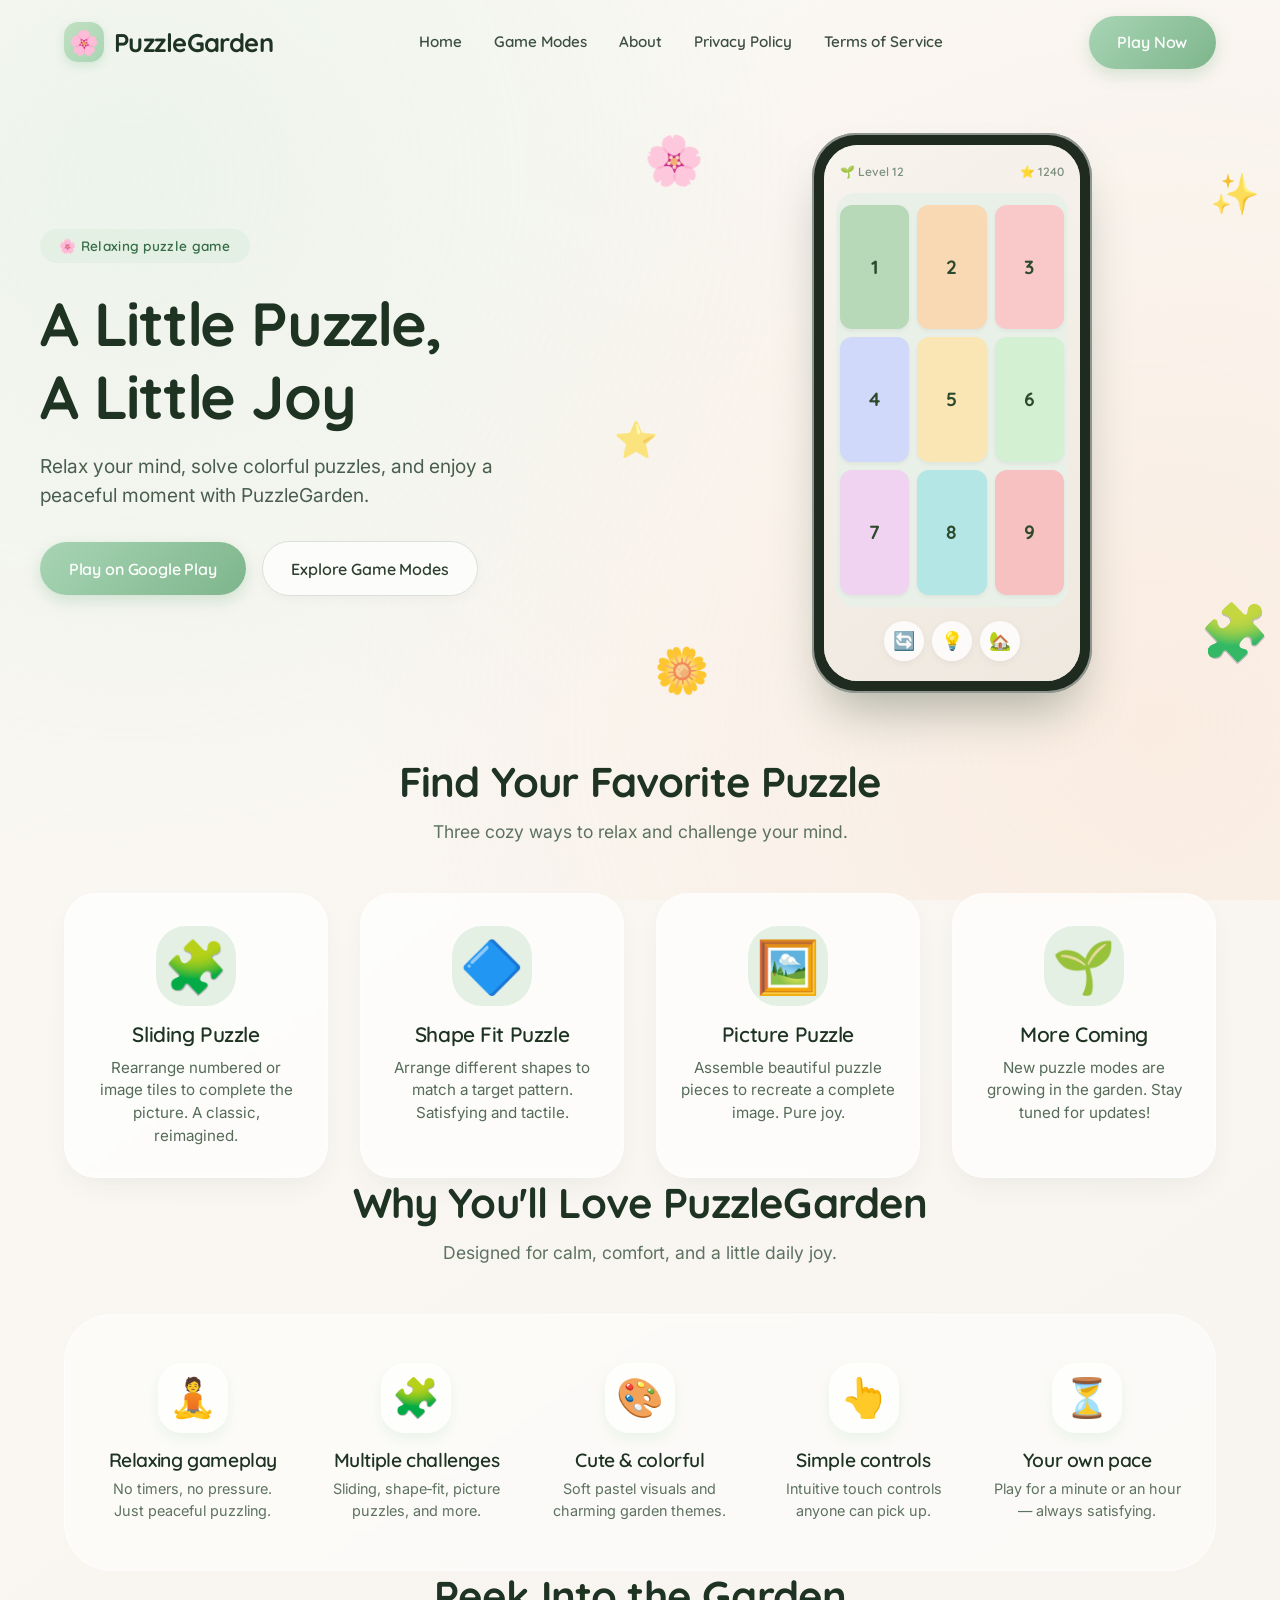
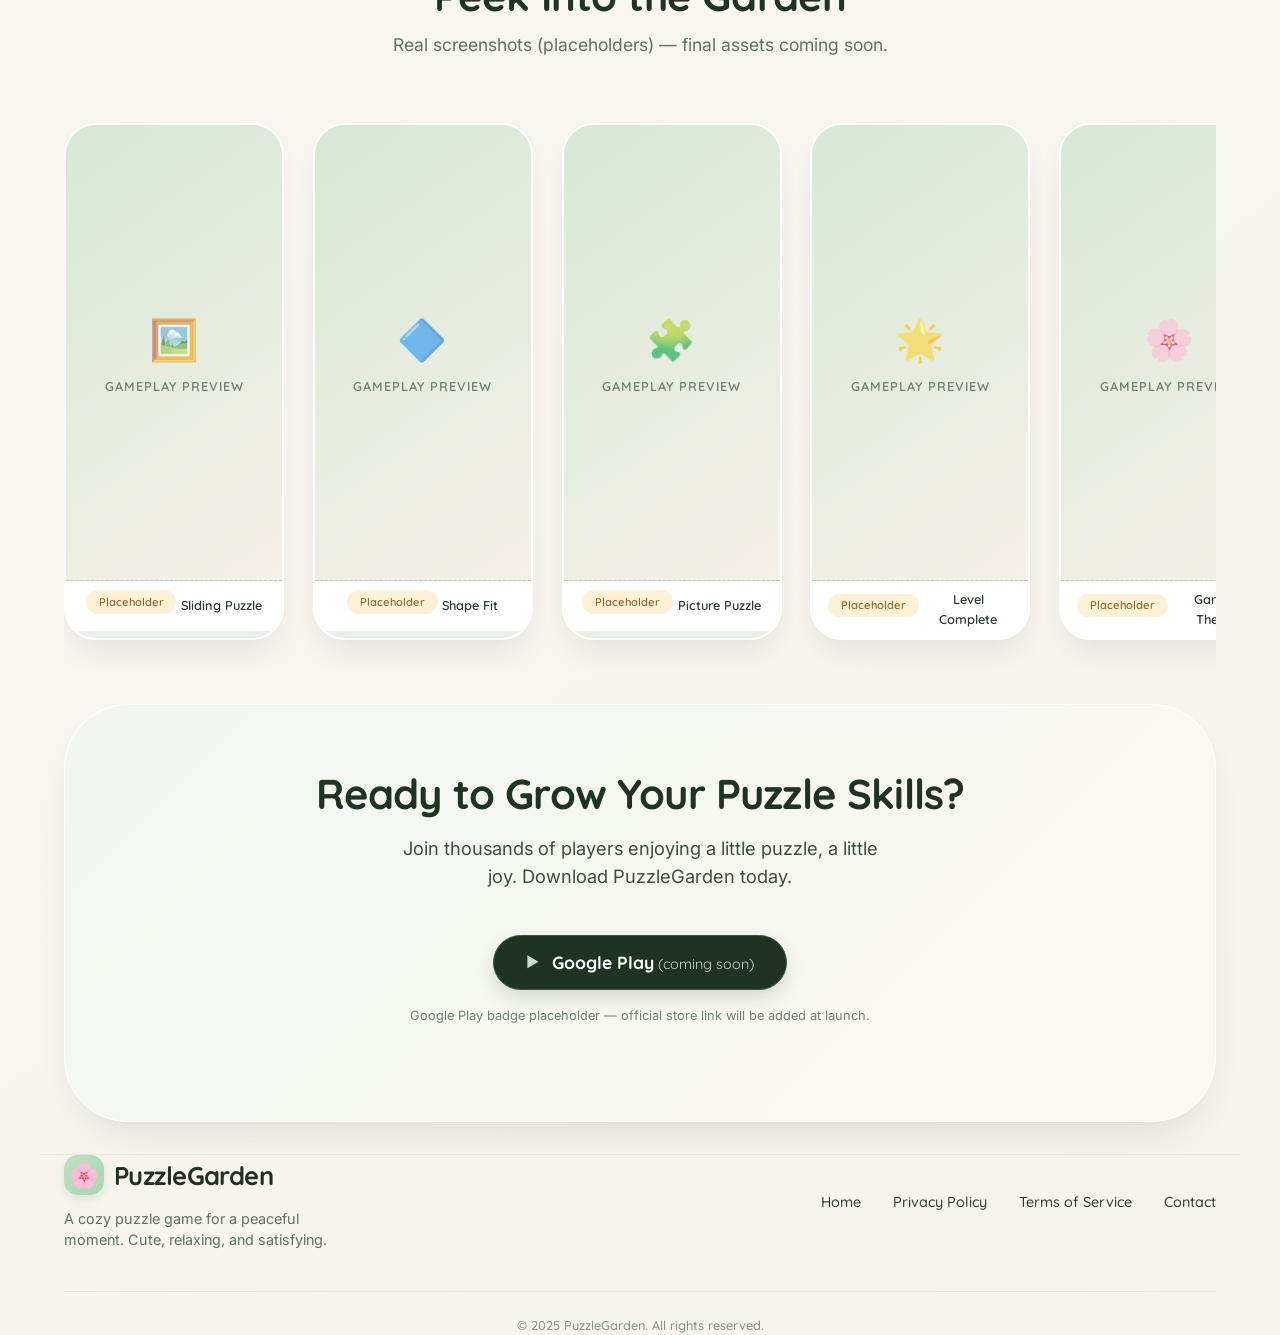
==== index.html @ f94b650b "Create index.html" ====
<!DOCTYPE html>
<html lang="en">
<head>
  <meta charset="UTF-8">
  <meta name="viewport" content="width=device-width, initial-scale=1.0, maximum-scale=5.0">
  <title>PuzzleGarden · A Little Puzzle, A Little Joy</title>
  <meta name="description" content="Relax with PuzzleGarden — a cozy puzzle game with sliding tiles, shape fit, and picture puzzles. Cute, colorful, and satisfying.">
  <!-- Google Fonts: soft & friendly -->
  <link rel="preconnect" href="https://fonts.googleapis.com">
  <link rel="preconnect" href="https://fonts.gstatic.com" crossorigin>
  <link href="https://fonts.googleapis.com/css2?family=Quicksand:wght@400;500;600;700&family=Inter:wght@400;500;600&display=swap" rel="stylesheet">
  <style>
    /* ---------- RESET & BASE ---------- */
    * {
      margin: 0;
      padding: 0;
      box-sizing: border-box;
    }

    html {
      scroll-behavior: smooth;
    }

    body {
      font-family: 'Quicksand', 'Inter', system-ui, -apple-system, sans-serif;
      background: linear-gradient(145deg, #fbf9f5 0%, #f6f2ec 100%);
      color: #2d3e2f;
      line-height: 1.5;
      font-weight: 500;
      min-height: 100vh;
    }

    /* soft pastel gradient background subtle overlay */
    body::before {
      content: "";
      position: fixed;
      top: 0;
      left: 0;
      width: 100%;
      height: 100%;
      background: radial-gradient(circle at 10% 20%, rgba(205, 233, 214, 0.3) 0%, transparent 50%),
                  radial-gradient(circle at 90% 80%, rgba(252, 222, 202, 0.4) 0%, transparent 60%);
      pointer-events: none;
      z-index: -1;
    }

    /* Typography */
    h1, h2, h3 {
      font-weight: 700;
      line-height: 1.2;
      letter-spacing: -0.02em;
      color: #1e3322;
    }

    h1 { font-size: clamp(2.2rem, 6vw, 3.8rem); }
    h2 { font-size: clamp(1.8rem, 4vw, 2.6rem); margin-bottom: 0.75rem; }
    h3 { font-size: 1.3rem; font-weight: 600; }

    p {
      font-family: 'Inter', 'Quicksand', sans-serif;
      font-weight: 400;
      color: #3c4f3e;
    }

    a {
      text-decoration: none;
      color: inherit;
    }

    img, svg {
      display: block;
      max-width: 100%;
    }

    .container {
      max-width: 1200px;
      margin: 0 auto;
      padding: 0 1.5rem;
    }

    /* ---------- BUTTONS & INTERACTIONS ---------- */
    .btn {
      display: inline-flex;
      align-items: center;
      justify-content: center;
      gap: 0.5rem;
      padding: 0.9rem 1.8rem;
      border-radius: 60px;
      font-weight: 600;
      font-family: 'Quicksand', sans-serif;
      transition: all 0.2s ease;
      border: none;
      cursor: pointer;
      font-size: 1rem;
      letter-spacing: -0.01em;
      box-shadow: 0 4px 12px rgba(0, 0, 0, 0.03);
    }

    .btn-primary {
      background: #8fbc8f;
      color: white;
      background: linear-gradient(135deg, #a8d5b5 0%, #7eb58b 100%);
      box-shadow: 0 6px 16px rgba(126, 181, 139, 0.3);
    }

    .btn-primary:hover {
      transform: translateY(-2px);
      box-shadow: 0 10px 22px rgba(126, 181, 139, 0.4);
    }

    .btn-secondary {
      background: rgba(255, 255, 255, 0.7);
      backdrop-filter: blur(4px);
      border: 1.5px solid #d9e0d9;
      color: #2d3e2f;
    }

    .btn-secondary:hover {
      background: white;
      border-color: #b8ccb8;
      transform: translateY(-2px);
    }

    .btn-google {
      background: #ffffff;
      border: 1.5px solid #e2e8e2;
      border-radius: 60px;
      padding: 0.8rem 1.6rem;
      display: inline-flex;
      align-items: center;
      gap: 0.75rem;
      font-weight: 600;
      color: #1e3322;
      box-shadow: 0 4px 12px rgba(0, 0, 0, 0.02);
      transition: all 0.2s ease;
    }

    .btn-google:hover {
      background: #fafdfa;
      border-color: #b8d0b8;
      transform: translateY(-2px);
    }

    /* ---------- NAVIGATION ---------- */
    .navbar {
      display: flex;
      align-items: center;
      justify-content: space-between;
      padding: 1rem 0;
      position: relative;
      z-index: 10;
    }

    .logo {
      display: flex;
      align-items: center;
      gap: 0.6rem;
      font-weight: 700;
      font-size: 1.6rem;
      color: #1e3322;
      letter-spacing: -0.02em;
    }

    .logo-icon {
      width: 40px;
      height: 40px;
      background: linear-gradient(135deg, #c1e0c1, #a8d5b5);
      border-radius: 14px;
      display: flex;
      align-items: center;
      justify-content: center;
      font-size: 1.5rem;
      box-shadow: 0 4px 10px rgba(168, 213, 181, 0.4);
    }

    .nav-links {
      display: flex;
      gap: 2rem;
      align-items: center;
      font-weight: 600;
      font-size: 0.95rem;
      color: #3c4f3e;
    }

    .nav-links a {
      transition: color 0.15s;
      position: relative;
    }

    .nav-links a:hover {
      color: #1e3322;
    }

    .nav-links a::after {
      content: '';
      position: absolute;
      bottom: -6px;
      left: 0;
      width: 0;
      height: 2px;
      background: #a8d5b5;
      transition: width 0.2s;
      border-radius: 2px;
    }

    .nav-links a:hover::after {
      width: 100%;
    }

    .nav-cta {
      display: flex;
      align-items: center;
      gap: 1rem;
    }

    .menu-toggle {
      display: none;
      background: none;
      border: none;
      font-size: 1.8rem;
      cursor: pointer;
      color: #2d3e2f;
      padding: 0.2rem 0.5rem;
    }

    /* ---------- HERO ---------- */
    .hero {
      display: grid;
      grid-template-columns: 1fr 1fr;
      align-items: center;
      gap: 3rem;
      padding: 3rem 0 4rem;
      position: relative;
    }

    .hero-content {
      z-index: 2;
    }

    .hero-badge {
      display: inline-block;
      background: #e4f0e4;
      padding: 0.4rem 1.2rem;
      border-radius: 40px;
      font-size: 0.85rem;
      font-weight: 600;
      color: #346b46;
      margin-bottom: 1.5rem;
      letter-spacing: 0.3px;
    }

    .hero-content h1 {
      margin-bottom: 1.2rem;
      max-width: 600px;
    }

    .hero-text {
      font-size: 1.2rem;
      color: #4a5e4d;
      margin-bottom: 2rem;
      max-width: 500px;
      line-height: 1.5;
    }

    .hero-actions {
      display: flex;
      flex-wrap: wrap;
      gap: 1rem;
      align-items: center;
    }

    /* Phone mockup & floating elements */
    .hero-visual {
      position: relative;
      display: flex;
      justify-content: center;
      align-items: center;
    }

    .phone-mockup {
      width: 280px;
      height: 560px;
      background: #1e2b1e;
      border-radius: 44px;
      padding: 12px;
      box-shadow: 0 30px 50px -15px rgba(60, 79, 62, 0.4), 0 0 0 2px rgba(255, 255, 255, 0.5) inset;
      position: relative;
      z-index: 5;
    }

    .phone-screen {
      width: 100%;
      height: 100%;
      background: #fbf9f5;
      border-radius: 34px;
      overflow: hidden;
      position: relative;
      display: flex;
      flex-direction: column;
      box-shadow: 0 0 0 2px rgba(0, 0, 0, 0.05) inset;
    }

    /* placeholder game ui */
    .game-ui {
      flex: 1;
      display: flex;
      flex-direction: column;
      padding: 12px;
      background: linear-gradient(145deg, #f7f3ed, #efe8df);
      position: relative;
    }

    .game-header {
      display: flex;
      justify-content: space-between;
      font-size: 12px;
      font-weight: 600;
      color: #7e8f7e;
      padding: 6px 4px;
    }

    .puzzle-grid {
      flex: 1;
      display: grid;
      grid-template-columns: repeat(3, 1fr);
      gap: 8px;
      padding: 12px 4px;
      background: #e8f0e8;
      border-radius: 20px;
      margin: 6px 0;
    }

    .puzzle-tile {
      background: #b8d9b8;
      border-radius: 12px;
      display: flex;
      align-items: center;
      justify-content: center;
      font-weight: 700;
      color: #2d4a2d;
      font-size: 1.2rem;
      box-shadow: 0 2px 4px rgba(0, 0, 0, 0.05);
    }

    .puzzle-tile:nth-child(2) { background: #f9d8b4; }
    .puzzle-tile:nth-child(3) { background: #f9c9c9; }
    .puzzle-tile:nth-child(4) { background: #d0d9f9; }
    .puzzle-tile:nth-child(5) { background: #f9e6b4; }
    .puzzle-tile:nth-child(6) { background: #d3f0d3; }
    .puzzle-tile:nth-child(7) { background: #f0d3f0; }
    .puzzle-tile:nth-child(8) { background: #b4e6e6; }
    .puzzle-tile:nth-child(9) { background: #f7c1c1; }

    .game-footer {
      display: flex;
      justify-content: center;
      gap: 8px;
      padding: 8px;
    }

    .game-btn {
      width: 40px;
      height: 40px;
      border-radius: 50%;
      background: #ffffffcc;
      backdrop-filter: blur(2px);
      display: flex;
      align-items: center;
      justify-content: center;
      box-shadow: 0 2px 8px rgba(0, 0, 0, 0.05);
      font-size: 18px;
    }

    /* Floating decorations */
    .float-deco {
      position: absolute;
      pointer-events: none;
      z-index: 1;
      opacity: 0.8;
      animation: float 6s ease-in-out infinite;
    }

    .deco-1 { top: -10px; left: -20px; font-size: 3rem; animation-delay: 0s; }
    .deco-2 { bottom: 20px; right: -30px; font-size: 3.5rem; animation-delay: 1s; }
    .deco-3 { top: 30px; right: -20px; font-size: 2.5rem; animation-delay: 2s; }
    .deco-4 { bottom: -10px; left: -10px; font-size: 2.8rem; animation-delay: 0.5s; }
    .deco-5 { top: 50%; left: -50px; font-size: 2.2rem; animation-delay: 1.5s; opacity: 0.6; }

    @keyframes float {
      0% { transform: translateY(0px) rotate(0deg); }
      50% { transform: translateY(-12px) rotate(5deg); }
      100% { transform: translateY(0px) rotate(0deg); }
    }

    /* ---------- SECTION SPACING ---------- */
    section {
      padding: 4rem 0;
    }

    .section-header {
      text-align: center;
      margin-bottom: 3rem;
    }

    .section-header p {
      font-size: 1.1rem;
      max-width: 600px;
      margin: 0.5rem auto 0;
      color: #5d725f;
    }

    /* ---------- GAME MODES ---------- */
    .modes-grid {
      display: grid;
      grid-template-columns: repeat(auto-fit, minmax(240px, 1fr));
      gap: 2rem;
    }

    .mode-card {
      background: rgba(255, 255, 255, 0.7);
      backdrop-filter: blur(2px);
      border-radius: 32px;
      padding: 2rem 1.5rem 1.8rem;
      box-shadow: 0 12px 28px -8px rgba(60, 79, 62, 0.08);
      border: 1px solid rgba(255, 255, 255, 0.6);
      transition: transform 0.25s ease, box-shadow 0.25s ease;
      text-align: center;
    }

    .mode-card:hover {
      transform: translateY(-6px);
      box-shadow: 0 24px 40px -12px rgba(60, 79, 62, 0.15);
    }

    .mode-icon {
      font-size: 3.2rem;
      margin-bottom: 1rem;
      display: inline-block;
      background: #e4f0e4;
      width: 80px;
      height: 80px;
      border-radius: 30px;
      display: flex;
      align-items: center;
      justify-content: center;
      margin-left: auto;
      margin-right: auto;
    }

    .mode-card h3 {
      margin-bottom: 0.6rem;
    }

    .mode-card p {
      font-size: 0.95rem;
      color: #556b57;
    }

    /* ---------- FEATURES ---------- */
    .features-grid {
      display: grid;
      grid-template-columns: repeat(auto-fit, minmax(180px, 1fr));
      gap: 2rem;
      background: rgba(255, 255, 255, 0.5);
      padding: 3rem 2rem;
      border-radius: 48px;
      backdrop-filter: blur(4px);
      border: 1px solid rgba(255, 255, 255, 0.8);
    }

    .feature-item {
      text-align: center;
    }

    .feature-icon {
      font-size: 2.4rem;
      margin-bottom: 1rem;
      background: #ffffffb0;
      width: 70px;
      height: 70px;
      border-radius: 24px;
      display: flex;
      align-items: center;
      justify-content: center;
      margin-left: auto;
      margin-right: auto;
      box-shadow: 0 6px 14px rgba(168, 213, 181, 0.2);
    }

    .feature-item h3 {
      font-size: 1.2rem;
      margin-bottom: 0.4rem;
    }

    .feature-item p {
      font-size: 0.9rem;
      color: #5d725f;
    }

    /* ---------- GAMEPLAY SHOWCASE (CAROUSEL) ---------- */
    .carousel-wrapper {
      overflow-x: auto;
      padding: 1rem 0.5rem 2rem;
      scrollbar-width: thin;
      scrollbar-color: #cbdccb #f1f6f1;
      display: flex;
      gap: 1.8rem;
      scroll-snap-type: x mandatory;
      -webkit-overflow-scrolling: touch;
    }

    .carousel-wrapper::-webkit-scrollbar {
      height: 8px;
    }

    .carousel-wrapper::-webkit-scrollbar-track {
      background: #f1f6f1;
      border-radius: 10px;
    }

    .carousel-wrapper::-webkit-scrollbar-thumb {
      background: #cbdccb;
      border-radius: 10px;
    }

    .screenshot-card {
      flex: 0 0 auto;
      width: 220px;
      scroll-snap-align: start;
      border-radius: 32px;
      overflow: hidden;
      box-shadow: 0 16px 32px -12px rgba(60, 79, 62, 0.15);
      border: 2px solid white;
      background: #e8f0e8;
      transition: transform 0.2s;
    }

    .screenshot-card:hover {
      transform: scale(1.02);
    }

    .screenshot-placeholder {
      width: 100%;
      aspect-ratio: 9 / 19;
      background: linear-gradient(145deg, #d6e8d6, #f5efe7);
      display: flex;
      flex-direction: column;
      align-items: center;
      justify-content: center;
      color: #6b7f6b;
      font-size: 0.8rem;
      font-weight: 600;
      text-transform: uppercase;
      letter-spacing: 1px;
      padding: 1rem;
      text-align: center;
      border-bottom: 1px dashed #b8ccb8;
    }

    .screenshot-placeholder span {
      font-size: 2.5rem;
      margin-bottom: 0.5rem;
      opacity: 0.6;
    }

    .screenshot-label {
      background: white;
      padding: 0.6rem 1rem;
      font-size: 0.8rem;
      font-weight: 600;
      color: #2d3e2f;
      text-align: center;
      display: flex;
      align-items: center;
      justify-content: center;
      gap: 0.3rem;
    }

    .placeholder-badge {
      display: inline-block;
      background: #fff1d6;
      color: #946b2e;
      font-size: 0.7rem;
      padding: 0.2rem 0.8rem;
      border-radius: 40px;
      font-weight: 600;
      margin-bottom: 0.5rem;
    }

    /* ---------- CTA ---------- */
    .cta-section {
      background: linear-gradient(135deg, #f0f7f0, #fcf8f2);
      border-radius: 64px;
      padding: 4rem 2rem;
      text-align: center;
      box-shadow: 0 20px 40px -20px rgba(60, 79, 62, 0.2);
      border: 1px solid #ffffff;
      margin: 2rem 0;
    }

    .cta-section h2 {
      margin-bottom: 1rem;
    }

    .cta-section p {
      max-width: 500px;
      margin: 0 auto 2rem;
      font-size: 1.15rem;
    }

    .google-badge-placeholder {
      display: inline-flex;
      align-items: center;
      gap: 0.8rem;
      background: #1e3322;
      color: white;
      padding: 0.8rem 2rem;
      border-radius: 60px;
      font-weight: 600;
      margin-top: 0.8rem;
      box-shadow: 0 8px 18px rgba(30, 51, 34, 0.15);
      transition: transform 0.2s;
      border: 1px solid #3e5a3e;
    }

    .google-badge-placeholder:hover {
      transform: translateY(-2px);
    }

    .google-badge-placeholder span {
      font-size: 0.9rem;
      font-weight: 400;
      opacity: 0.8;
    }

    .google-badge-placeholder strong {
      font-weight: 700;
      font-size: 1.1rem;
    }

    /* ---------- FOOTER ---------- */
    footer {
      padding: 3rem 0 2rem;
      border-top: 1px solid #e2ebe2;
      margin-top: 2rem;
    }

    .footer-content {
      display: flex;
      flex-wrap: wrap;
      justify-content: space-between;
      align-items: center;
      gap: 2rem;
    }

    .footer-brand {
      max-width: 280px;
    }

    .footer-brand .logo {
      margin-bottom: 0.8rem;
    }

    .footer-brand p {
      font-size: 0.9rem;
      color: #5d725f;
    }

    .footer-links {
      display: flex;
      flex-wrap: wrap;
      gap: 2rem;
      font-weight: 500;
      font-size: 0.9rem;
    }

    .footer-links a:hover {
      color: #1e3322;
      text-decoration: underline;
    }

    .copyright {
      text-align: center;
      font-size: 0.8rem;
      color: #7e937e;
      margin-top: 2.5rem;
      padding-top: 1.5rem;
      border-top: 1px solid #e2ebe2;
    }

    /* ---------- RESPONSIVE ---------- */
    @media (max-width: 900px) {
      .hero {
        grid-template-columns: 1fr;
        text-align: center;
        padding-top: 2rem;
      }

      .hero-content h1, .hero-text {
        margin-left: auto;
        margin-right: auto;
      }

      .hero-actions {
        justify-content: center;
      }

      .hero-visual {
        order: -1;
      }

      .phone-mockup {
        width: 240px;
        height: 480px;
      }

      .nav-links {
        display: none;
        position: absolute;
        top: 70px;
        left: 1.5rem;
        right: 1.5rem;
        background: rgba(255, 255, 255, 0.95);
        backdrop-filter: blur(10px);
        flex-direction: column;
        padding: 2rem;
        border-radius: 32px;
        box-shadow: 0 20px 40px -10px rgba(0, 0, 0, 0.15);
        border: 1px solid #ffffff;
        gap: 1.5rem;
        z-index: 20;
      }

      .nav-links.active {
        display: flex;
      }

      .menu-toggle {
        display: block;
      }

      .nav-cta .btn {
        display: none;
      }

      .nav-cta .menu-toggle {
        display: block;
      }

      .navbar {
        flex-wrap: wrap;
      }
    }

    @media (max-width: 600px) {
      .container {
        padding: 0 1.2rem;
      }

      .btn {
        padding: 0.8rem 1.5rem;
        font-size: 0.95rem;
      }

      .features-grid {
        grid-template-columns: 1fr 1fr;
        gap: 1.5rem;
        padding: 2rem 1rem;
      }

      .modes-grid {
        grid-template-columns: 1fr;
      }

      .footer-content {
        flex-direction: column;
        align-items: flex-start;
      }

      .footer-links {
        gap: 1.2rem;
        flex-wrap: wrap;
      }

      .cta-section {
        padding: 2.5rem 1.5rem;
        border-radius: 40px;
      }

      .phone-mockup {
        width: 200px;
        height: 400px;
        padding: 8px;
      }

      .puzzle-tile {
        font-size: 0.9rem;
      }

      .deco-1, .deco-2, .deco-3, .deco-4, .deco-5 {
        font-size: 2rem !important;
      }
    }

    @media (max-width: 400px) {
      .features-grid {
        grid-template-columns: 1fr;
      }
    }

    /* utility for sr-only */
    .sr-only {
      position: absolute;
      width: 1px;
      height: 1px;
      padding: 0;
      margin: -1px;
      overflow: hidden;
      clip: rect(0, 0, 0, 0);
      white-space: nowrap;
      border: 0;
    }
  </style>
</head>
<body>

  <!-- Navigation -->
  <header class="container">
    <nav class="navbar">
      <a href="#" class="logo" aria-label="PuzzleGarden home">
        <span class="logo-icon" aria-hidden="true">🌸</span>
        <span>PuzzleGarden</span>
      </a>

      <div class="nav-links" id="navLinks">
        <a href="#home">Home</a>
        <a href="#modes">Game Modes</a>
        <a href="#about">About</a>
        <a href="#" aria-label="Privacy Policy (placeholder)">Privacy Policy</a>
        <a href="#" aria-label="Terms of Service (placeholder)">Terms of Service</a>
      </div>

      <div class="nav-cta">
        <!-- "Play Now" button placeholder: actual Google Play URL not invented -->
        <a href="#" class="btn btn-primary" aria-label="Play now on Google Play (placeholder link)">Play Now</a>
        <button class="menu-toggle" id="menuToggle" aria-label="Toggle navigation menu" aria-expanded="false">☰</button>
      </div>
    </nav>
  </header>

  <main>
    <!-- Hero Section -->
    <section id="home" class="container hero">
      <div class="hero-content">
        <span class="hero-badge">🌸 Relaxing puzzle game</span>
        <h1>A Little Puzzle,<br>A Little Joy</h1>
        <p class="hero-text">Relax your mind, solve colorful puzzles, and enjoy a peaceful moment with PuzzleGarden.</p>
        <div class="hero-actions">
          <a href="#" class="btn btn-primary" aria-label="Play on Google Play (placeholder link)">Play on Google Play</a>
          <a href="#modes" class="btn btn-secondary">Explore Game Modes</a>
        </div>
      </div>

      <div class="hero-visual">
        <!-- Floating decorative elements -->
        <div class="float-deco deco-1" aria-hidden="true">🌸</div>
        <div class="float-deco deco-2" aria-hidden="true">🧩</div>
        <div class="float-deco deco-3" aria-hidden="true">✨</div>
        <div class="float-deco deco-4" aria-hidden="true">🌼</div>
        <div class="float-deco deco-5" aria-hidden="true">⭐</div>

        <!-- Phone mockup with game UI placeholder -->
        <div class="phone-mockup" aria-label="PuzzleGarden mobile game interface mockup">
          <div class="phone-screen">
            <div class="game-ui">
              <div class="game-header">
                <span>🌱 Level 12</span>
                <span>⭐ 1240</span>
              </div>
              <div class="puzzle-grid">
                <div class="puzzle-tile">1</div>
                <div class="puzzle-tile">2</div>
                <div class="puzzle-tile">3</div>
                <div class="puzzle-tile">4</div>
                <div class="puzzle-tile">5</div>
                <div class="puzzle-tile">6</div>
                <div class="puzzle-tile">7</div>
                <div class="puzzle-tile">8</div>
                <div class="puzzle-tile">9</div>
              </div>
              <div class="game-footer">
                <div class="game-btn">🔄</div>
                <div class="game-btn">💡</div>
                <div class="game-btn">🏡</div>
              </div>
            </div>
          </div>
        </div>
      </div>
    </section>

    <!-- Game Modes Section -->
    <section id="modes" class="container">
      <div class="section-header">
        <h2>Find Your Favorite Puzzle</h2>
        <p>Three cozy ways to relax and challenge your mind.</p>
      </div>

      <div class="modes-grid">
        <!-- Sliding Puzzle -->
        <article class="mode-card">
          <div class="mode-icon" aria-hidden="true">🧩</div>
          <h3>Sliding Puzzle</h3>
          <p>Rearrange numbered or image tiles to complete the picture. A classic, reimagined.</p>
        </article>

        <!-- Shape Fit Puzzle -->
        <article class="mode-card">
          <div class="mode-icon" aria-hidden="true">🔷</div>
          <h3>Shape Fit Puzzle</h3>
          <p>Arrange different shapes to match a target pattern. Satisfying and tactile.</p>
        </article>

        <!-- Picture Puzzle -->
        <article class="mode-card">
          <div class="mode-icon" aria-hidden="true">🖼️</div>
          <h3>Picture Puzzle</h3>
          <p>Assemble beautiful puzzle pieces to recreate a complete image. Pure joy.</p>
        </article>

        <!-- More coming soon -->
        <article class="mode-card">
          <div class="mode-icon" aria-hidden="true">🌱</div>
          <h3>More Coming</h3>
          <p>New puzzle modes are growing in the garden. Stay tuned for updates!</p>
        </article>
      </div>
    </section>

    <!-- Features Section -->
    <section id="about" class="container">
      <div class="section-header">
        <h2>Why You'll Love PuzzleGarden</h2>
        <p>Designed for calm, comfort, and a little daily joy.</p>
      </div>

      <div class="features-grid">
        <div class="feature-item">
          <div class="feature-icon" aria-hidden="true">🧘</div>
          <h3>Relaxing gameplay</h3>
          <p>No timers, no pressure. Just peaceful puzzling.</p>
        </div>
        <div class="feature-item">
          <div class="feature-icon" aria-hidden="true">🧩</div>
          <h3>Multiple challenges</h3>
          <p>Sliding, shape‑fit, picture puzzles, and more.</p>
        </div>
        <div class="feature-item">
          <div class="feature-icon" aria-hidden="true">🎨</div>
          <h3>Cute & colorful</h3>
          <p>Soft pastel visuals and charming garden themes.</p>
        </div>
        <div class="feature-item">
          <div class="feature-icon" aria-hidden="true">👆</div>
          <h3>Simple controls</h3>
          <p>Intuitive touch controls anyone can pick up.</p>
        </div>
        <div class="feature-item">
          <div class="feature-icon" aria-hidden="true">⏳</div>
          <h3>Your own pace</h3>
          <p>Play for a minute or an hour — always satisfying.</p>
        </div>
      </div>
    </section>

    <!-- Gameplay Showcase -->
    <section class="container">
      <div class="section-header">
        <h2>Peek Into the Garden</h2>
        <p>Real screenshots (placeholders) — final assets coming soon.</p>
      </div>

      <div class="carousel-wrapper" role="region" aria-label="Gameplay screenshot carousel (placeholder images)">
        <!-- screenshot 1 -->
        <div class="screenshot-card">
          <div class="screenshot-placeholder">
            <span>🖼️</span>
            Gameplay preview
          </div>
          <div class="screenshot-label">
            <span class="placeholder-badge">Placeholder</span> Sliding Puzzle
          </div>
        </div>
        <!-- screenshot 2 -->
        <div class="screenshot-card">
          <div class="screenshot-placeholder">
            <span>🔷</span>
            Gameplay preview
          </div>
          <div class="screenshot-label">
            <span class="placeholder-badge">Placeholder</span> Shape Fit
          </div>
        </div>
        <!-- screenshot 3 -->
        <div class="screenshot-card">
          <div class="screenshot-placeholder">
            <span>🧩</span>
            Gameplay preview
          </div>
          <div class="screenshot-label">
            <span class="placeholder-badge">Placeholder</span> Picture Puzzle
          </div>
        </div>
        <!-- screenshot 4 -->
        <div class="screenshot-card">
          <div class="screenshot-placeholder">
            <span>🌟</span>
            Gameplay preview
          </div>
          <div class="screenshot-label">
            <span class="placeholder-badge">Placeholder</span> Level Complete
          </div>
        </div>
        <!-- screenshot 5 -->
        <div class="screenshot-card">
          <div class="screenshot-placeholder">
            <span>🌸</span>
            Gameplay preview
          </div>
          <div class="screenshot-label">
            <span class="placeholder-badge">Placeholder</span> Garden Theme
          </div>
        </div>
      </div>
    </section>

    <!-- Call To Action -->
    <section class="container">
      <div class="cta-section">
        <h2>Ready to Grow Your Puzzle Skills?</h2>
        <p>Join thousands of players enjoying a little puzzle, a little joy. Download PuzzleGarden today.</p>
        <!-- Google Play badge placeholder — no URL invented -->
        <div class="google-badge-placeholder" aria-label="Google Play download badge placeholder">
          <span>▶</span>
          <div><strong>Google Play</strong> <span>(coming soon)</span></div>
        </div>
        <p style="font-size: 0.8rem; margin-top: 1rem; opacity: 0.7;">Google Play badge placeholder — official store link will be added at launch.</p>
      </div>
    </section>
  </main>

  <!-- Footer -->
  <footer class="container">
    <div class="footer-content">
      <div class="footer-brand">
        <a href="#" class="logo">
          <span class="logo-icon" aria-hidden="true">🌸</span>
          <span>PuzzleGarden</span>
        </a>
        <p>A cozy puzzle game for a peaceful moment. Cute, relaxing, and satisfying.</p>
      </div>

      <div class="footer-links">
        <a href="#home">Home</a>
        <a href="#" aria-label="Privacy Policy (placeholder)">Privacy Policy</a>
        <a href="#" aria-label="Terms of Service (placeholder)">Terms of Service</a>
        <a href="#" aria-label="Contact (placeholder)">Contact</a>
      </div>
    </div>

    <div class="copyright">
      © 2025 PuzzleGarden. All rights reserved.
    </div>
  </footer>

  <!-- Simple mobile menu toggle script -->
  <script>
    (function() {
      const toggle = document.getElementById('menuToggle');
      const navLinks = document.getElementById('navLinks');

      if (toggle && navLinks) {
        toggle.addEventListener('click', function() {
          const expanded = navLinks.classList.toggle('active');
          toggle.setAttribute('aria-expanded', expanded);
        });

        // Close menu on link click (optional, for better UX)
        navLinks.querySelectorAll('a').forEach(link => {
          link.addEventListener('click', () => {
            navLinks.classList.remove('active');
            toggle.setAttribute('aria-expanded', 'false');
          });
        });
      }
    })();
  </script>
</body>
</html>
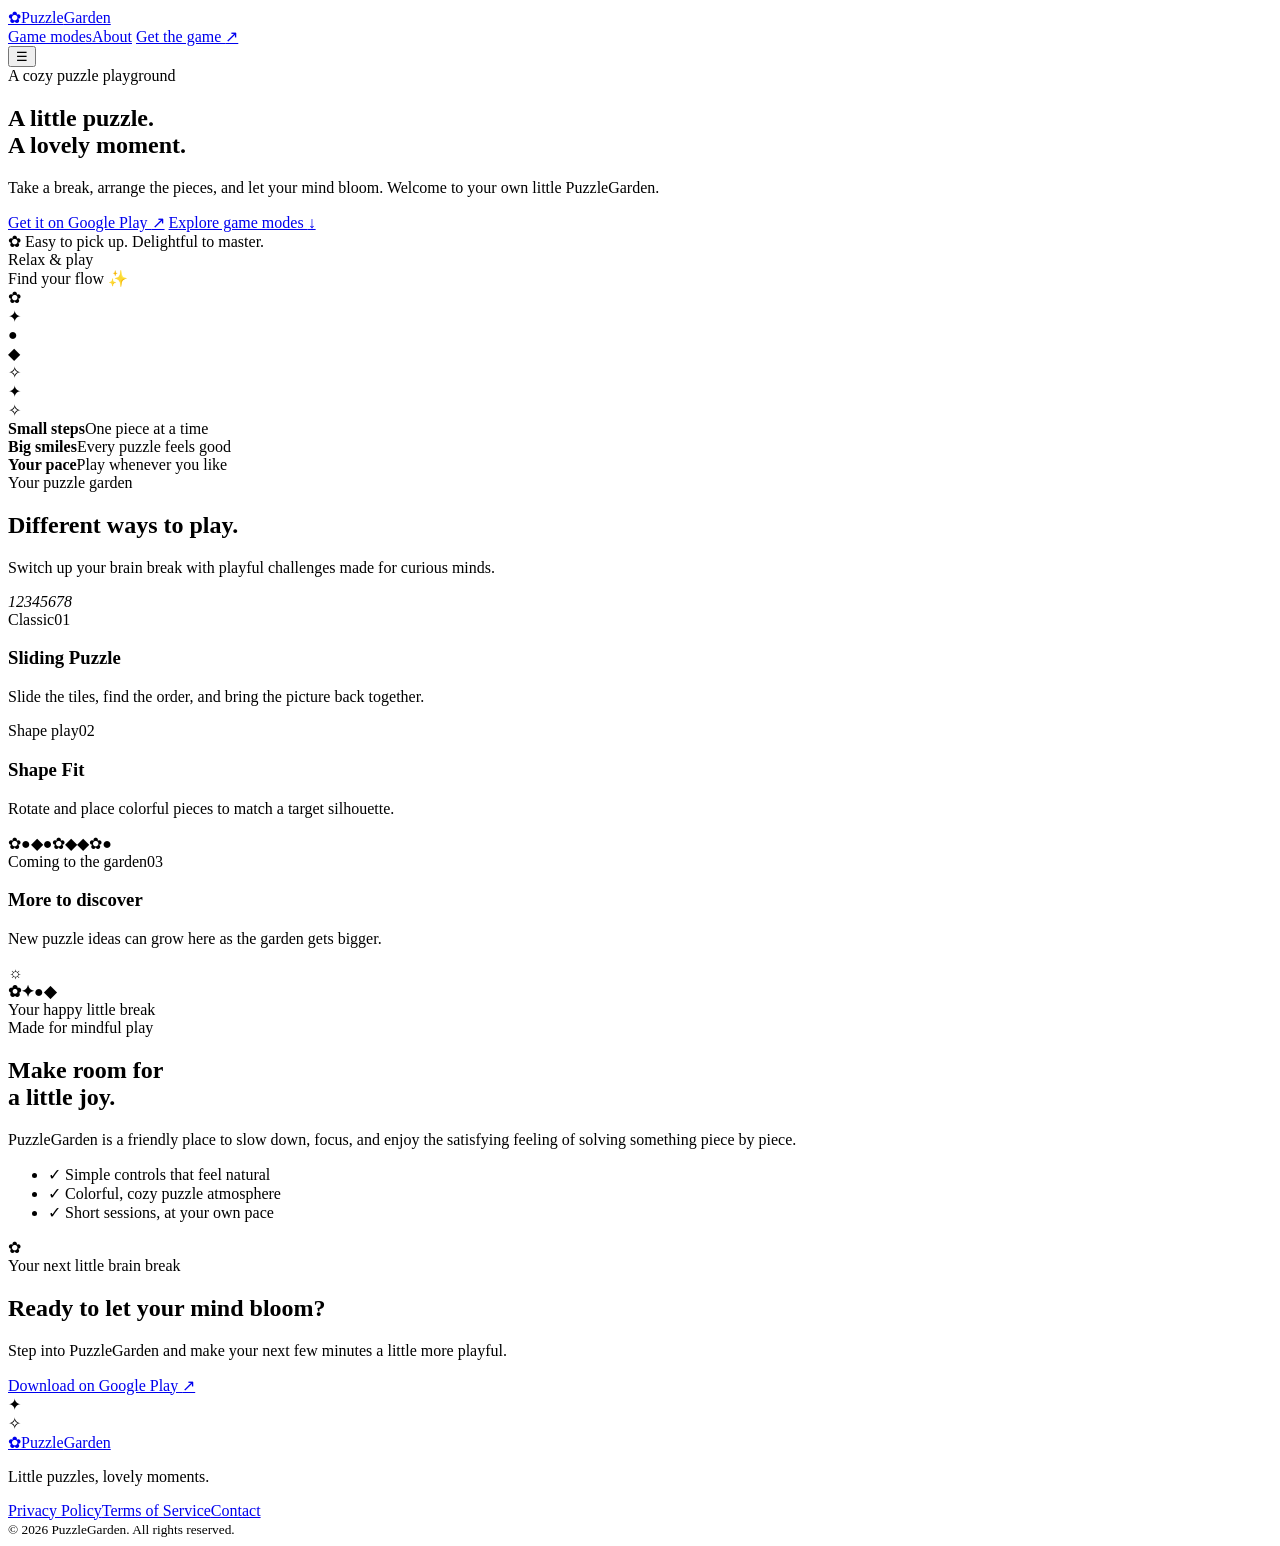
==== commit e9f54a88: "Add files via upload" ====
--- a/index.html
+++ b/index.html
@@ -1,1099 +1,109 @@
-<!DOCTYPE html>
+<!doctype html>
 <html lang="en">
 <head>
-  <meta charset="UTF-8">
-  <meta name="viewport" content="width=device-width, initial-scale=1.0, maximum-scale=5.0">
-  <title>PuzzleGarden · A Little Puzzle, A Little Joy</title>
-  <meta name="description" content="Relax with PuzzleGarden — a cozy puzzle game with sliding tiles, shape fit, and picture puzzles. Cute, colorful, and satisfying.">
-  <!-- Google Fonts: soft & friendly -->
-  <link rel="preconnect" href="https://fonts.googleapis.com">
-  <link rel="preconnect" href="https://fonts.gstatic.com" crossorigin>
-  <link href="https://fonts.googleapis.com/css2?family=Quicksand:wght@400;500;600;700&family=Inter:wght@400;500;600&display=swap" rel="stylesheet">
-  <style>
-    /* ---------- RESET & BASE ---------- */
-    * {
-      margin: 0;
-      padding: 0;
-      box-sizing: border-box;
-    }
-
-    html {
-      scroll-behavior: smooth;
-    }
-
-    body {
-      font-family: 'Quicksand', 'Inter', system-ui, -apple-system, sans-serif;
-      background: linear-gradient(145deg, #fbf9f5 0%, #f6f2ec 100%);
-      color: #2d3e2f;
-      line-height: 1.5;
-      font-weight: 500;
-      min-height: 100vh;
-    }
-
-    /* soft pastel gradient background subtle overlay */
-    body::before {
-      content: "";
-      position: fixed;
-      top: 0;
-      left: 0;
-      width: 100%;
-      height: 100%;
-      background: radial-gradient(circle at 10% 20%, rgba(205, 233, 214, 0.3) 0%, transparent 50%),
-                  radial-gradient(circle at 90% 80%, rgba(252, 222, 202, 0.4) 0%, transparent 60%);
-      pointer-events: none;
-      z-index: -1;
-    }
-
-    /* Typography */
-    h1, h2, h3 {
-      font-weight: 700;
-      line-height: 1.2;
-      letter-spacing: -0.02em;
-      color: #1e3322;
-    }
-
-    h1 { font-size: clamp(2.2rem, 6vw, 3.8rem); }
-    h2 { font-size: clamp(1.8rem, 4vw, 2.6rem); margin-bottom: 0.75rem; }
-    h3 { font-size: 1.3rem; font-weight: 600; }
-
-    p {
-      font-family: 'Inter', 'Quicksand', sans-serif;
-      font-weight: 400;
-      color: #3c4f3e;
-    }
-
-    a {
-      text-decoration: none;
-      color: inherit;
-    }
-
-    img, svg {
-      display: block;
-      max-width: 100%;
-    }
-
-    .container {
-      max-width: 1200px;
-      margin: 0 auto;
-      padding: 0 1.5rem;
-    }
-
-    /* ---------- BUTTONS & INTERACTIONS ---------- */
-    .btn {
-      display: inline-flex;
-      align-items: center;
-      justify-content: center;
-      gap: 0.5rem;
-      padding: 0.9rem 1.8rem;
-      border-radius: 60px;
-      font-weight: 600;
-      font-family: 'Quicksand', sans-serif;
-      transition: all 0.2s ease;
-      border: none;
-      cursor: pointer;
-      font-size: 1rem;
-      letter-spacing: -0.01em;
-      box-shadow: 0 4px 12px rgba(0, 0, 0, 0.03);
-    }
-
-    .btn-primary {
-      background: #8fbc8f;
-      color: white;
-      background: linear-gradient(135deg, #a8d5b5 0%, #7eb58b 100%);
-      box-shadow: 0 6px 16px rgba(126, 181, 139, 0.3);
-    }
-
-    .btn-primary:hover {
-      transform: translateY(-2px);
-      box-shadow: 0 10px 22px rgba(126, 181, 139, 0.4);
-    }
-
-    .btn-secondary {
-      background: rgba(255, 255, 255, 0.7);
-      backdrop-filter: blur(4px);
-      border: 1.5px solid #d9e0d9;
-      color: #2d3e2f;
-    }
-
-    .btn-secondary:hover {
-      background: white;
-      border-color: #b8ccb8;
-      transform: translateY(-2px);
-    }
-
-    .btn-google {
-      background: #ffffff;
-      border: 1.5px solid #e2e8e2;
-      border-radius: 60px;
-      padding: 0.8rem 1.6rem;
-      display: inline-flex;
-      align-items: center;
-      gap: 0.75rem;
-      font-weight: 600;
-      color: #1e3322;
-      box-shadow: 0 4px 12px rgba(0, 0, 0, 0.02);
-      transition: all 0.2s ease;
-    }
-
-    .btn-google:hover {
-      background: #fafdfa;
-      border-color: #b8d0b8;
-      transform: translateY(-2px);
-    }
-
-    /* ---------- NAVIGATION ---------- */
-    .navbar {
-      display: flex;
-      align-items: center;
-      justify-content: space-between;
-      padding: 1rem 0;
-      position: relative;
-      z-index: 10;
-    }
-
-    .logo {
-      display: flex;
-      align-items: center;
-      gap: 0.6rem;
-      font-weight: 700;
-      font-size: 1.6rem;
-      color: #1e3322;
-      letter-spacing: -0.02em;
-    }
-
-    .logo-icon {
-      width: 40px;
-      height: 40px;
-      background: linear-gradient(135deg, #c1e0c1, #a8d5b5);
-      border-radius: 14px;
-      display: flex;
-      align-items: center;
-      justify-content: center;
-      font-size: 1.5rem;
-      box-shadow: 0 4px 10px rgba(168, 213, 181, 0.4);
-    }
-
-    .nav-links {
-      display: flex;
-      gap: 2rem;
-      align-items: center;
-      font-weight: 600;
-      font-size: 0.95rem;
-      color: #3c4f3e;
-    }
-
-    .nav-links a {
-      transition: color 0.15s;
-      position: relative;
-    }
-
-    .nav-links a:hover {
-      color: #1e3322;
-    }
-
-    .nav-links a::after {
-      content: '';
-      position: absolute;
-      bottom: -6px;
-      left: 0;
-      width: 0;
-      height: 2px;
-      background: #a8d5b5;
-      transition: width 0.2s;
-      border-radius: 2px;
-    }
-
-    .nav-links a:hover::after {
-      width: 100%;
-    }
-
-    .nav-cta {
-      display: flex;
-      align-items: center;
-      gap: 1rem;
-    }
-
-    .menu-toggle {
-      display: none;
-      background: none;
-      border: none;
-      font-size: 1.8rem;
-      cursor: pointer;
-      color: #2d3e2f;
-      padding: 0.2rem 0.5rem;
-    }
-
-    /* ---------- HERO ---------- */
-    .hero {
-      display: grid;
-      grid-template-columns: 1fr 1fr;
-      align-items: center;
-      gap: 3rem;
-      padding: 3rem 0 4rem;
-      position: relative;
-    }
-
-    .hero-content {
-      z-index: 2;
-    }
-
-    .hero-badge {
-      display: inline-block;
-      background: #e4f0e4;
-      padding: 0.4rem 1.2rem;
-      border-radius: 40px;
-      font-size: 0.85rem;
-      font-weight: 600;
-      color: #346b46;
-      margin-bottom: 1.5rem;
-      letter-spacing: 0.3px;
-    }
-
-    .hero-content h1 {
-      margin-bottom: 1.2rem;
-      max-width: 600px;
-    }
-
-    .hero-text {
-      font-size: 1.2rem;
-      color: #4a5e4d;
-      margin-bottom: 2rem;
-      max-width: 500px;
-      line-height: 1.5;
-    }
-
-    .hero-actions {
-      display: flex;
-      flex-wrap: wrap;
-      gap: 1rem;
-      align-items: center;
-    }
-
-    /* Phone mockup & floating elements */
-    .hero-visual {
-      position: relative;
-      display: flex;
-      justify-content: center;
-      align-items: center;
-    }
-
-    .phone-mockup {
-      width: 280px;
-      height: 560px;
-      background: #1e2b1e;
-      border-radius: 44px;
-      padding: 12px;
-      box-shadow: 0 30px 50px -15px rgba(60, 79, 62, 0.4), 0 0 0 2px rgba(255, 255, 255, 0.5) inset;
-      position: relative;
-      z-index: 5;
-    }
-
-    .phone-screen {
-      width: 100%;
-      height: 100%;
-      background: #fbf9f5;
-      border-radius: 34px;
-      overflow: hidden;
-      position: relative;
-      display: flex;
-      flex-direction: column;
-      box-shadow: 0 0 0 2px rgba(0, 0, 0, 0.05) inset;
-    }
-
-    /* placeholder game ui */
-    .game-ui {
-      flex: 1;
-      display: flex;
-      flex-direction: column;
-      padding: 12px;
-      background: linear-gradient(145deg, #f7f3ed, #efe8df);
-      position: relative;
-    }
-
-    .game-header {
-      display: flex;
-      justify-content: space-between;
-      font-size: 12px;
-      font-weight: 600;
-      color: #7e8f7e;
-      padding: 6px 4px;
-    }
-
-    .puzzle-grid {
-      flex: 1;
-      display: grid;
-      grid-template-columns: repeat(3, 1fr);
-      gap: 8px;
-      padding: 12px 4px;
-      background: #e8f0e8;
-      border-radius: 20px;
-      margin: 6px 0;
-    }
-
-    .puzzle-tile {
-      background: #b8d9b8;
-      border-radius: 12px;
-      display: flex;
-      align-items: center;
-      justify-content: center;
-      font-weight: 700;
-      color: #2d4a2d;
-      font-size: 1.2rem;
-      box-shadow: 0 2px 4px rgba(0, 0, 0, 0.05);
-    }
-
-    .puzzle-tile:nth-child(2) { background: #f9d8b4; }
-    .puzzle-tile:nth-child(3) { background: #f9c9c9; }
-    .puzzle-tile:nth-child(4) { background: #d0d9f9; }
-    .puzzle-tile:nth-child(5) { background: #f9e6b4; }
-    .puzzle-tile:nth-child(6) { background: #d3f0d3; }
-    .puzzle-tile:nth-child(7) { background: #f0d3f0; }
-    .puzzle-tile:nth-child(8) { background: #b4e6e6; }
-    .puzzle-tile:nth-child(9) { background: #f7c1c1; }
-
-    .game-footer {
-      display: flex;
-      justify-content: center;
-      gap: 8px;
-      padding: 8px;
-    }
-
-    .game-btn {
-      width: 40px;
-      height: 40px;
-      border-radius: 50%;
-      background: #ffffffcc;
-      backdrop-filter: blur(2px);
-      display: flex;
-      align-items: center;
-      justify-content: center;
-      box-shadow: 0 2px 8px rgba(0, 0, 0, 0.05);
-      font-size: 18px;
-    }
-
-    /* Floating decorations */
-    .float-deco {
-      position: absolute;
-      pointer-events: none;
-      z-index: 1;
-      opacity: 0.8;
-      animation: float 6s ease-in-out infinite;
-    }
-
-    .deco-1 { top: -10px; left: -20px; font-size: 3rem; animation-delay: 0s; }
-    .deco-2 { bottom: 20px; right: -30px; font-size: 3.5rem; animation-delay: 1s; }
-    .deco-3 { top: 30px; right: -20px; font-size: 2.5rem; animation-delay: 2s; }
-    .deco-4 { bottom: -10px; left: -10px; font-size: 2.8rem; animation-delay: 0.5s; }
-    .deco-5 { top: 50%; left: -50px; font-size: 2.2rem; animation-delay: 1.5s; opacity: 0.6; }
-
-    @keyframes float {
-      0% { transform: translateY(0px) rotate(0deg); }
-      50% { transform: translateY(-12px) rotate(5deg); }
-      100% { transform: translateY(0px) rotate(0deg); }
-    }
-
-    /* ---------- SECTION SPACING ---------- */
-    section {
-      padding: 4rem 0;
-    }
-
-    .section-header {
-      text-align: center;
-      margin-bottom: 3rem;
-    }
-
-    .section-header p {
-      font-size: 1.1rem;
-      max-width: 600px;
-      margin: 0.5rem auto 0;
-      color: #5d725f;
-    }
-
-    /* ---------- GAME MODES ---------- */
-    .modes-grid {
-      display: grid;
-      grid-template-columns: repeat(auto-fit, minmax(240px, 1fr));
-      gap: 2rem;
-    }
-
-    .mode-card {
-      background: rgba(255, 255, 255, 0.7);
-      backdrop-filter: blur(2px);
-      border-radius: 32px;
-      padding: 2rem 1.5rem 1.8rem;
-      box-shadow: 0 12px 28px -8px rgba(60, 79, 62, 0.08);
-      border: 1px solid rgba(255, 255, 255, 0.6);
-      transition: transform 0.25s ease, box-shadow 0.25s ease;
-      text-align: center;
-    }
-
-    .mode-card:hover {
-      transform: translateY(-6px);
-      box-shadow: 0 24px 40px -12px rgba(60, 79, 62, 0.15);
-    }
-
-    .mode-icon {
-      font-size: 3.2rem;
-      margin-bottom: 1rem;
-      display: inline-block;
-      background: #e4f0e4;
-      width: 80px;
-      height: 80px;
-      border-radius: 30px;
-      display: flex;
-      align-items: center;
-      justify-content: center;
-      margin-left: auto;
-      margin-right: auto;
-    }
-
-    .mode-card h3 {
-      margin-bottom: 0.6rem;
-    }
-
-    .mode-card p {
-      font-size: 0.95rem;
-      color: #556b57;
-    }
-
-    /* ---------- FEATURES ---------- */
-    .features-grid {
-      display: grid;
-      grid-template-columns: repeat(auto-fit, minmax(180px, 1fr));
-      gap: 2rem;
-      background: rgba(255, 255, 255, 0.5);
-      padding: 3rem 2rem;
-      border-radius: 48px;
-      backdrop-filter: blur(4px);
-      border: 1px solid rgba(255, 255, 255, 0.8);
-    }
-
-    .feature-item {
-      text-align: center;
-    }
-
-    .feature-icon {
-      font-size: 2.4rem;
-      margin-bottom: 1rem;
-      background: #ffffffb0;
-      width: 70px;
-      height: 70px;
-      border-radius: 24px;
-      display: flex;
-      align-items: center;
-      justify-content: center;
-      margin-left: auto;
-      margin-right: auto;
-      box-shadow: 0 6px 14px rgba(168, 213, 181, 0.2);
-    }
-
-    .feature-item h3 {
-      font-size: 1.2rem;
-      margin-bottom: 0.4rem;
-    }
-
-    .feature-item p {
-      font-size: 0.9rem;
-      color: #5d725f;
-    }
-
-    /* ---------- GAMEPLAY SHOWCASE (CAROUSEL) ---------- */
-    .carousel-wrapper {
-      overflow-x: auto;
-      padding: 1rem 0.5rem 2rem;
-      scrollbar-width: thin;
-      scrollbar-color: #cbdccb #f1f6f1;
-      display: flex;
-      gap: 1.8rem;
-      scroll-snap-type: x mandatory;
-      -webkit-overflow-scrolling: touch;
-    }
-
-    .carousel-wrapper::-webkit-scrollbar {
-      height: 8px;
-    }
-
-    .carousel-wrapper::-webkit-scrollbar-track {
-      background: #f1f6f1;
-      border-radius: 10px;
-    }
-
-    .carousel-wrapper::-webkit-scrollbar-thumb {
-      background: #cbdccb;
-      border-radius: 10px;
-    }
-
-    .screenshot-card {
-      flex: 0 0 auto;
-      width: 220px;
-      scroll-snap-align: start;
-      border-radius: 32px;
-      overflow: hidden;
-      box-shadow: 0 16px 32px -12px rgba(60, 79, 62, 0.15);
-      border: 2px solid white;
-      background: #e8f0e8;
-      transition: transform 0.2s;
-    }
-
-    .screenshot-card:hover {
-      transform: scale(1.02);
-    }
-
-    .screenshot-placeholder {
-      width: 100%;
-      aspect-ratio: 9 / 19;
-      background: linear-gradient(145deg, #d6e8d6, #f5efe7);
-      display: flex;
-      flex-direction: column;
-      align-items: center;
-      justify-content: center;
-      color: #6b7f6b;
-      font-size: 0.8rem;
-      font-weight: 600;
-      text-transform: uppercase;
-      letter-spacing: 1px;
-      padding: 1rem;
-      text-align: center;
-      border-bottom: 1px dashed #b8ccb8;
-    }
-
-    .screenshot-placeholder span {
-      font-size: 2.5rem;
-      margin-bottom: 0.5rem;
-      opacity: 0.6;
-    }
-
-    .screenshot-label {
-      background: white;
-      padding: 0.6rem 1rem;
-      font-size: 0.8rem;
-      font-weight: 600;
-      color: #2d3e2f;
-      text-align: center;
-      display: flex;
-      align-items: center;
-      justify-content: center;
-      gap: 0.3rem;
-    }
-
-    .placeholder-badge {
-      display: inline-block;
-      background: #fff1d6;
-      color: #946b2e;
-      font-size: 0.7rem;
-      padding: 0.2rem 0.8rem;
-      border-radius: 40px;
-      font-weight: 600;
-      margin-bottom: 0.5rem;
-    }
-
-    /* ---------- CTA ---------- */
-    .cta-section {
-      background: linear-gradient(135deg, #f0f7f0, #fcf8f2);
-      border-radius: 64px;
-      padding: 4rem 2rem;
-      text-align: center;
-      box-shadow: 0 20px 40px -20px rgba(60, 79, 62, 0.2);
-      border: 1px solid #ffffff;
-      margin: 2rem 0;
-    }
-
-    .cta-section h2 {
-      margin-bottom: 1rem;
-    }
-
-    .cta-section p {
-      max-width: 500px;
-      margin: 0 auto 2rem;
-      font-size: 1.15rem;
-    }
-
-    .google-badge-placeholder {
-      display: inline-flex;
-      align-items: center;
-      gap: 0.8rem;
-      background: #1e3322;
-      color: white;
-      padding: 0.8rem 2rem;
-      border-radius: 60px;
-      font-weight: 600;
-      margin-top: 0.8rem;
-      box-shadow: 0 8px 18px rgba(30, 51, 34, 0.15);
-      transition: transform 0.2s;
-      border: 1px solid #3e5a3e;
-    }
-
-    .google-badge-placeholder:hover {
-      transform: translateY(-2px);
-    }
-
-    .google-badge-placeholder span {
-      font-size: 0.9rem;
-      font-weight: 400;
-      opacity: 0.8;
-    }
-
-    .google-badge-placeholder strong {
-      font-weight: 700;
-      font-size: 1.1rem;
-    }
-
-    /* ---------- FOOTER ---------- */
-    footer {
-      padding: 3rem 0 2rem;
-      border-top: 1px solid #e2ebe2;
-      margin-top: 2rem;
-    }
-
-    .footer-content {
-      display: flex;
-      flex-wrap: wrap;
-      justify-content: space-between;
-      align-items: center;
-      gap: 2rem;
-    }
-
-    .footer-brand {
-      max-width: 280px;
-    }
-
-    .footer-brand .logo {
-      margin-bottom: 0.8rem;
-    }
-
-    .footer-brand p {
-      font-size: 0.9rem;
-      color: #5d725f;
-    }
-
-    .footer-links {
-      display: flex;
-      flex-wrap: wrap;
-      gap: 2rem;
-      font-weight: 500;
-      font-size: 0.9rem;
-    }
-
-    .footer-links a:hover {
-      color: #1e3322;
-      text-decoration: underline;
-    }
-
-    .copyright {
-      text-align: center;
-      font-size: 0.8rem;
-      color: #7e937e;
-      margin-top: 2.5rem;
-      padding-top: 1.5rem;
-      border-top: 1px solid #e2ebe2;
-    }
-
-    /* ---------- RESPONSIVE ---------- */
-    @media (max-width: 900px) {
-      .hero {
-        grid-template-columns: 1fr;
-        text-align: center;
-        padding-top: 2rem;
-      }
-
-      .hero-content h1, .hero-text {
-        margin-left: auto;
-        margin-right: auto;
-      }
-
-      .hero-actions {
-        justify-content: center;
-      }
-
-      .hero-visual {
-        order: -1;
-      }
-
-      .phone-mockup {
-        width: 240px;
-        height: 480px;
-      }
-
-      .nav-links {
-        display: none;
-        position: absolute;
-        top: 70px;
-        left: 1.5rem;
-        right: 1.5rem;
-        background: rgba(255, 255, 255, 0.95);
-        backdrop-filter: blur(10px);
-        flex-direction: column;
-        padding: 2rem;
-        border-radius: 32px;
-        box-shadow: 0 20px 40px -10px rgba(0, 0, 0, 0.15);
-        border: 1px solid #ffffff;
-        gap: 1.5rem;
-        z-index: 20;
-      }
-
-      .nav-links.active {
-        display: flex;
-      }
-
-      .menu-toggle {
-        display: block;
-      }
-
-      .nav-cta .btn {
-        display: none;
-      }
-
-      .nav-cta .menu-toggle {
-        display: block;
-      }
-
-      .navbar {
-        flex-wrap: wrap;
-      }
-    }
-
-    @media (max-width: 600px) {
-      .container {
-        padding: 0 1.2rem;
-      }
-
-      .btn {
-        padding: 0.8rem 1.5rem;
-        font-size: 0.95rem;
-      }
-
-      .features-grid {
-        grid-template-columns: 1fr 1fr;
-        gap: 1.5rem;
-        padding: 2rem 1rem;
-      }
-
-      .modes-grid {
-        grid-template-columns: 1fr;
-      }
-
-      .footer-content {
-        flex-direction: column;
-        align-items: flex-start;
-      }
-
-      .footer-links {
-        gap: 1.2rem;
-        flex-wrap: wrap;
-      }
-
-      .cta-section {
-        padding: 2.5rem 1.5rem;
-        border-radius: 40px;
-      }
-
-      .phone-mockup {
-        width: 200px;
-        height: 400px;
-        padding: 8px;
-      }
-
-      .puzzle-tile {
-        font-size: 0.9rem;
-      }
-
-      .deco-1, .deco-2, .deco-3, .deco-4, .deco-5 {
-        font-size: 2rem !important;
-      }
-    }
-
-    @media (max-width: 400px) {
-      .features-grid {
-        grid-template-columns: 1fr;
-      }
-    }
-
-    /* utility for sr-only */
-    .sr-only {
-      position: absolute;
-      width: 1px;
-      height: 1px;
-      padding: 0;
-      margin: -1px;
-      overflow: hidden;
-      clip: rect(0, 0, 0, 0);
-      white-space: nowrap;
-      border: 0;
-    }
-  </style>
+  <meta charset="utf-8">
+  <meta name="viewport" content="width=device-width, initial-scale=1">
+  <meta name="theme-color" content="#fff8ed">
+  <meta name="description" content="PuzzleGarden — a cozy world of clever little puzzles.">
+  <title>PuzzleGarden — Play a little. Think a little.</title>
+  <link rel="stylesheet" href="styles.css">
 </head>
 <body>
-
-  <!-- Navigation -->
-  <header class="container">
-    <nav class="navbar">
-      <a href="#" class="logo" aria-label="PuzzleGarden home">
-        <span class="logo-icon" aria-hidden="true">🌸</span>
-        <span>PuzzleGarden</span>
-      </a>
-
-      <div class="nav-links" id="navLinks">
-        <a href="#home">Home</a>
-        <a href="#modes">Game Modes</a>
-        <a href="#about">About</a>
-        <a href="#" aria-label="Privacy Policy (placeholder)">Privacy Policy</a>
-        <a href="#" aria-label="Terms of Service (placeholder)">Terms of Service</a>
-      </div>
-
-      <div class="nav-cta">
-        <!-- "Play Now" button placeholder: actual Google Play URL not invented -->
-        <a href="#" class="btn btn-primary" aria-label="Play now on Google Play (placeholder link)">Play Now</a>
-        <button class="menu-toggle" id="menuToggle" aria-label="Toggle navigation menu" aria-expanded="false">☰</button>
-      </div>
+  <header class="site-header">
+    <a class="brand" href="index.html" aria-label="PuzzleGarden home">
+      <span class="brand-mark">✿</span><span>Puzzle<span class="brand-accent">Garden</span></span>
+    </a>
+    <nav class="nav">
+      <a href="#games">Game modes</a><a href="#about">About</a>
+      <a class="nav-cta" href="#download">Get the game <span>↗</span></a>
     </nav>
+    <button class="menu-toggle" aria-label="Toggle menu" aria-expanded="false">☰</button>
   </header>
 
   <main>
-    <!-- Hero Section -->
-    <section id="home" class="container hero">
-      <div class="hero-content">
-        <span class="hero-badge">🌸 Relaxing puzzle game</span>
-        <h1>A Little Puzzle,<br>A Little Joy</h1>
-        <p class="hero-text">Relax your mind, solve colorful puzzles, and enjoy a peaceful moment with PuzzleGarden.</p>
-        <div class="hero-actions">
-          <a href="#" class="btn btn-primary" aria-label="Play on Google Play (placeholder link)">Play on Google Play</a>
-          <a href="#modes" class="btn btn-secondary">Explore Game Modes</a>
+    <section class="hero">
+      <div class="hero-copy">
+        <span class="eyebrow"><span class="eyebrow-dot"></span> A cozy puzzle playground</span>
+        <h1>A little puzzle.<br><span class="headline-highlight">A lovely moment.</span></h1>
+        <p class="hero-lead">Take a break, arrange the pieces, and let your mind bloom. Welcome to your own little PuzzleGarden.</p>
+        <div class="hero-actions" id="download">
+          <a class="button button-primary" href="#" aria-label="Get PuzzleGarden on Google Play">Get it on Google Play <span>↗</span></a>
+          <a class="text-link" href="#games">Explore game modes <span>↓</span></a>
         </div>
+        <div class="hero-note"><span class="tiny-flower">✿</span> Easy to pick up. Delightful to master.</div>
       </div>
-
-      <div class="hero-visual">
-        <!-- Floating decorative elements -->
-        <div class="float-deco deco-1" aria-hidden="true">🌸</div>
-        <div class="float-deco deco-2" aria-hidden="true">🧩</div>
-        <div class="float-deco deco-3" aria-hidden="true">✨</div>
-        <div class="float-deco deco-4" aria-hidden="true">🌼</div>
-        <div class="float-deco deco-5" aria-hidden="true">⭐</div>
-
-        <!-- Phone mockup with game UI placeholder -->
-        <div class="phone-mockup" aria-label="PuzzleGarden mobile game interface mockup">
-          <div class="phone-screen">
-            <div class="game-ui">
-              <div class="game-header">
-                <span>🌱 Level 12</span>
-                <span>⭐ 1240</span>
-              </div>
-              <div class="puzzle-grid">
-                <div class="puzzle-tile">1</div>
-                <div class="puzzle-tile">2</div>
-                <div class="puzzle-tile">3</div>
-                <div class="puzzle-tile">4</div>
-                <div class="puzzle-tile">5</div>
-                <div class="puzzle-tile">6</div>
-                <div class="puzzle-tile">7</div>
-                <div class="puzzle-tile">8</div>
-                <div class="puzzle-tile">9</div>
-              </div>
-              <div class="game-footer">
-                <div class="game-btn">🔄</div>
-                <div class="game-btn">💡</div>
-                <div class="game-btn">🏡</div>
-              </div>
-            </div>
-          </div>
-        </div>
+      <div class="hero-art" aria-label="Decorative puzzle pieces">
+        <div class="sun-orbit"></div>
+        <div class="float-label label-one">Relax & play</div>
+        <div class="float-label label-two">Find your flow ✨</div>
+        <div class="puzzle-piece piece-pink"><span>✿</span></div>
+        <div class="puzzle-piece piece-yellow"><span>✦</span></div>
+        <div class="puzzle-piece piece-green"><span>●</span></div>
+        <div class="puzzle-piece piece-blue"><span>◆</span></div>
+        <div class="puzzle-piece piece-purple"><span>✧</span></div>
+        <div class="mini-spark spark-a">✦</div><div class="mini-spark spark-b">✧</div>
       </div>
     </section>
 
-    <!-- Game Modes Section -->
-    <section id="modes" class="container">
-      <div class="section-header">
-        <h2>Find Your Favorite Puzzle</h2>
-        <p>Three cozy ways to relax and challenge your mind.</p>
+    <section class="stats-strip">
+      <div><strong>Small steps</strong><span>One piece at a time</span></div>
+      <div><strong>Big smiles</strong><span>Every puzzle feels good</span></div>
+      <div><strong>Your pace</strong><span>Play whenever you like</span></div>
+    </section>
+
+    <section class="section modes-section" id="games">
+      <div class="section-heading">
+        <span class="eyebrow">Your puzzle garden</span>
+        <h2>Different ways to <span class="text-pink">play.</span></h2>
+        <p>Switch up your brain break with playful challenges made for curious minds.</p>
       </div>
-
-      <div class="modes-grid">
-        <!-- Sliding Puzzle -->
-        <article class="mode-card">
-          <div class="mode-icon" aria-hidden="true">🧩</div>
-          <h3>Sliding Puzzle</h3>
-          <p>Rearrange numbered or image tiles to complete the picture. A classic, reimagined.</p>
+      <div class="mode-grid">
+        <article class="mode-card mode-peach">
+          <div class="mode-visual visual-sliding"><div class="tile-grid"><i>1</i><i>2</i><i>3</i><i>4</i><i>5</i><i>6</i><i>7</i><i></i><i>8</i></div></div>
+          <div class="mode-meta"><span class="mode-tag">Classic</span><span class="mode-number">01</span></div>
+          <h3>Sliding Puzzle</h3><p>Slide the tiles, find the order, and bring the picture back together.</p>
         </article>
-
-        <!-- Shape Fit Puzzle -->
-        <article class="mode-card">
-          <div class="mode-icon" aria-hidden="true">🔷</div>
-          <h3>Shape Fit Puzzle</h3>
-          <p>Arrange different shapes to match a target pattern. Satisfying and tactile.</p>
+        <article class="mode-card mode-lilac">
+          <div class="mode-visual visual-shape"><div class="shape-target"><b></b><b></b><b></b><b></b></div><span class="shape-piece sp-a"></span><span class="shape-piece sp-b"></span><span class="shape-piece sp-c"></span></div>
+          <div class="mode-meta"><span class="mode-tag">Shape play</span><span class="mode-number">02</span></div>
+          <h3>Shape Fit</h3><p>Rotate and place colorful pieces to match a target silhouette.</p>
         </article>
-
-        <!-- Picture Puzzle -->
-        <article class="mode-card">
-          <div class="mode-icon" aria-hidden="true">🖼️</div>
-          <h3>Picture Puzzle</h3>
-          <p>Assemble beautiful puzzle pieces to recreate a complete image. Pure joy.</p>
-        </article>
-
-        <!-- More coming soon -->
-        <article class="mode-card">
-          <div class="mode-icon" aria-hidden="true">🌱</div>
-          <h3>More Coming</h3>
-          <p>New puzzle modes are growing in the garden. Stay tuned for updates!</p>
+        <article class="mode-card mode-mint">
+          <div class="mode-visual visual-match"><div class="match-board"><span>✿</span><span>●</span><span>◆</span><span>●</span><span>✿</span><span>◆</span><span>◆</span><span>✿</span><span>●</span></div></div>
+          <div class="mode-meta"><span class="mode-tag">Coming to the garden</span><span class="mode-number">03</span></div>
+          <h3>More to discover</h3><p>New puzzle ideas can grow here as the garden gets bigger.</p>
         </article>
       </div>
     </section>
 
-    <!-- Features Section -->
-    <section id="about" class="container">
-      <div class="section-header">
-        <h2>Why You'll Love PuzzleGarden</h2>
-        <p>Designed for calm, comfort, and a little daily joy.</p>
+    <section class="feature-section" id="about">
+      <div class="feature-art">
+        <div class="feature-card"><span class="feature-sun">☼</span><div class="feature-puzzle"><b>✿</b><b>✦</b><b>●</b><b>◆</b></div><span class="feature-caption">Your happy little break</span></div>
       </div>
-
-      <div class="features-grid">
-        <div class="feature-item">
-          <div class="feature-icon" aria-hidden="true">🧘</div>
-          <h3>Relaxing gameplay</h3>
-          <p>No timers, no pressure. Just peaceful puzzling.</p>
-        </div>
-        <div class="feature-item">
-          <div class="feature-icon" aria-hidden="true">🧩</div>
-          <h3>Multiple challenges</h3>
-          <p>Sliding, shape‑fit, picture puzzles, and more.</p>
-        </div>
-        <div class="feature-item">
-          <div class="feature-icon" aria-hidden="true">🎨</div>
-          <h3>Cute & colorful</h3>
-          <p>Soft pastel visuals and charming garden themes.</p>
-        </div>
-        <div class="feature-item">
-          <div class="feature-icon" aria-hidden="true">👆</div>
-          <h3>Simple controls</h3>
-          <p>Intuitive touch controls anyone can pick up.</p>
-        </div>
-        <div class="feature-item">
-          <div class="feature-icon" aria-hidden="true">⏳</div>
-          <h3>Your own pace</h3>
-          <p>Play for a minute or an hour — always satisfying.</p>
-        </div>
+      <div class="feature-copy">
+        <span class="eyebrow">Made for mindful play</span>
+        <h2>Make room for<br><span class="text-green">a little joy.</span></h2>
+        <p>PuzzleGarden is a friendly place to slow down, focus, and enjoy the satisfying feeling of solving something piece by piece.</p>
+        <ul class="feature-list"><li><span>✓</span> Simple controls that feel natural</li><li><span>✓</span> Colorful, cozy puzzle atmosphere</li><li><span>✓</span> Short sessions, at your own pace</li></ul>
       </div>
     </section>
 
-    <!-- Gameplay Showcase -->
-    <section class="container">
-      <div class="section-header">
-        <h2>Peek Into the Garden</h2>
-        <p>Real screenshots (placeholders) — final assets coming soon.</p>
-      </div>
-
-      <div class="carousel-wrapper" role="region" aria-label="Gameplay screenshot carousel (placeholder images)">
-        <!-- screenshot 1 -->
-        <div class="screenshot-card">
-          <div class="screenshot-placeholder">
-            <span>🖼️</span>
-            Gameplay preview
-          </div>
-          <div class="screenshot-label">
-            <span class="placeholder-badge">Placeholder</span> Sliding Puzzle
-          </div>
-        </div>
-        <!-- screenshot 2 -->
-        <div class="screenshot-card">
-          <div class="screenshot-placeholder">
-            <span>🔷</span>
-            Gameplay preview
-          </div>
-          <div class="screenshot-label">
-            <span class="placeholder-badge">Placeholder</span> Shape Fit
-          </div>
-        </div>
-        <!-- screenshot 3 -->
-        <div class="screenshot-card">
-          <div class="screenshot-placeholder">
-            <span>🧩</span>
-            Gameplay preview
-          </div>
-          <div class="screenshot-label">
-            <span class="placeholder-badge">Placeholder</span> Picture Puzzle
-          </div>
-        </div>
-        <!-- screenshot 4 -->
-        <div class="screenshot-card">
-          <div class="screenshot-placeholder">
-            <span>🌟</span>
-            Gameplay preview
-          </div>
-          <div class="screenshot-label">
-            <span class="placeholder-badge">Placeholder</span> Level Complete
-          </div>
-        </div>
-        <!-- screenshot 5 -->
-        <div class="screenshot-card">
-          <div class="screenshot-placeholder">
-            <span>🌸</span>
-            Gameplay preview
-          </div>
-          <div class="screenshot-label">
-            <span class="placeholder-badge">Placeholder</span> Garden Theme
-          </div>
-        </div>
-      </div>
-    </section>
-
-    <!-- Call To Action -->
-    <section class="container">
-      <div class="cta-section">
-        <h2>Ready to Grow Your Puzzle Skills?</h2>
-        <p>Join thousands of players enjoying a little puzzle, a little joy. Download PuzzleGarden today.</p>
-        <!-- Google Play badge placeholder — no URL invented -->
-        <div class="google-badge-placeholder" aria-label="Google Play download badge placeholder">
-          <span>▶</span>
-          <div><strong>Google Play</strong> <span>(coming soon)</span></div>
-        </div>
-        <p style="font-size: 0.8rem; margin-top: 1rem; opacity: 0.7;">Google Play badge placeholder — official store link will be added at launch.</p>
-      </div>
+    <section class="download-banner">
+      <div class="banner-flower">✿</div>
+      <span class="eyebrow">Your next little brain break</span>
+      <h2>Ready to let your mind bloom?</h2>
+      <p>Step into PuzzleGarden and make your next few minutes a little more playful.</p>
+      <a class="button button-dark" href="#">Download on Google Play <span>↗</span></a>
+      <div class="banner-deco deco-left">✦</div><div class="banner-deco deco-right">✧</div>
     </section>
   </main>
 
-  <!-- Footer -->
-  <footer class="container">
-    <div class="footer-content">
-      <div class="footer-brand">
-        <a href="#" class="logo">
-          <span class="logo-icon" aria-hidden="true">🌸</span>
-          <span>PuzzleGarden</span>
-        </a>
-        <p>A cozy puzzle game for a peaceful moment. Cute, relaxing, and satisfying.</p>
-      </div>
-
-      <div class="footer-links">
-        <a href="#home">Home</a>
-        <a href="#" aria-label="Privacy Policy (placeholder)">Privacy Policy</a>
-        <a href="#" aria-label="Terms of Service (placeholder)">Terms of Service</a>
-        <a href="#" aria-label="Contact (placeholder)">Contact</a>
-      </div>
-    </div>
-
-    <div class="copyright">
-      © 2025 PuzzleGarden. All rights reserved.
-    </div>
+  <footer class="site-footer">
+    <a class="brand" href="index.html"><span class="brand-mark">✿</span><span>Puzzle<span class="brand-accent">Garden</span></span></a>
+    <p>Little puzzles, lovely moments.</p>
+    <div class="footer-links"><a href="privacy.html">Privacy Policy</a><a href="terms.html">Terms of Service</a><a href="mailto:YOUR_SUPPORT_EMAIL">Contact</a></div>
+    <small>© <span id="year"></span> PuzzleGarden. All rights reserved.</small>
   </footer>
-
-  <!-- Simple mobile menu toggle script -->
-  <script>
-    (function() {
-      const toggle = document.getElementById('menuToggle');
-      const navLinks = document.getElementById('navLinks');
-
-      if (toggle && navLinks) {
-        toggle.addEventListener('click', function() {
-          const expanded = navLinks.classList.toggle('active');
-          toggle.setAttribute('aria-expanded', expanded);
-        });
-
-        // Close menu on link click (optional, for better UX)
-        navLinks.querySelectorAll('a').forEach(link => {
-          link.addEventListener('click', () => {
-            navLinks.classList.remove('active');
-            toggle.setAttribute('aria-expanded', 'false');
-          });
-        });
-      }
-    })();
-  </script>
+  <script src="script.js"></script>
 </body>
-</html>
+</html>
--- a/styles.css
+++ b/styles.css
@@ -0,0 +1,6 @@
+@import url('https://fonts.googleapis.com/css2?family=DM+Sans:wght@400;500;600;700&family=Nunito:wght@600;700;800;900&display=swap');
+:root{--cream:#fff8ed;--ink:#292638;--muted:#777184;--pink:#ef729e;--pink-dark:#dc5485;--green:#70b69a;--yellow:#ffd36e;--lilac:#c5b5f4;--line:#eee5dc;--white:#fff;--shadow:0 20px 60px rgba(67,48,63,.10}
+*{box-sizing:border-box}html{scroll-behavior:smooth}body{margin:0;background:var(--cream);color:var(--ink);font-family:'DM Sans',sans-serif;font-size:16px;line-height:1.65}a{color:inherit;text-decoration:none}.site-header{height:84px;max-width:1200px;padding:0 28px;margin:auto;display:flex;align-items:center;justify-content:space-between}.brand{display:flex;align-items:center;gap:10px;font:900 22px 'Nunito',sans-serif;letter-spacing:-.7px}.brand-mark{display:grid;place-items:center;width:35px;height:35px;border-radius:12px;background:#f8dbe6;color:#df5e8e;font-size:22px}.brand-accent{color:var(--pink-dark)}.nav{display:flex;align-items:center;gap:34px;font-size:14px;font-weight:700}.nav a:not(.nav-cta){color:#655e70}.nav a:hover,.footer-links a:hover{color:var(--pink-dark)}.nav-cta{padding:12px 19px;background:var(--ink);color:white;border-radius:14px}.nav-cta span,.button span{margin-left:8px}.menu-toggle{display:none;border:0;background:transparent;font-size:25px;color:var(--ink)}
+.hero{max-width:1200px;min-height:590px;margin:auto;padding:48px 28px 74px;display:grid;grid-template-columns:1fr 1fr;align-items:center;gap:30px}.hero-copy{padding:0 0 10px}.eyebrow{display:inline-flex;align-items:center;gap:9px;color:#a36b83;font-size:12px;font-weight:800;letter-spacing:1.4px;text-transform:uppercase}.eyebrow-dot{width:7px;height:7px;background:var(--pink);border-radius:50%}h1,h2,h3{font-family:'Nunito',sans-serif;line-height:1.13;letter-spacing:-1.5px;margin:0;font-weight:900}h1{font-size:clamp(48px,5.3vw,70px);margin:21px 0}.headline-highlight{color:var(--pink-dark)}.hero-lead{max-width:480px;color:var(--muted);font-size:17px;line-height:1.8}.hero-actions{display:flex;align-items:center;gap:24px;margin-top:30px}.button{display:inline-flex;align-items:center;justify-content:center;padding:16px 22px;border-radius:16px;font-weight:800;font-size:14px;transition:transform .2s,box-shadow .2s}.button:hover{transform:translateY(-3px);box-shadow:0 12px 25px #00000018}.button-primary{background:var(--pink-dark);color:white;box-shadow:0 10px 25px #dc54852c}.text-link{font-weight:800;font-size:14px}.text-link span{color:var(--pink-dark);margin-left:5px}.hero-note{margin-top:30px;color:#9990a0;font-size:12px;font-weight:700}.tiny-flower{color:var(--pink);font-size:17px;margin-right:7px}.hero-art{height:480px;position:relative;display:grid;place-items:center}.sun-orbit{position:absolute;width:360px;height:360px;border-radius:50%;background:#fbe8d0;border:1px dashed #e8cdb3}.puzzle-piece{position:absolute;width:145px;height:145px;border-radius:32px;display:grid;place-items:center;font-size:47px;box-shadow:0 18px 35px #44334417;transform:rotate(-8deg)}.piece-pink{background:#f6a9c4;left:18%;top:19%;color:#fff;transform:rotate(-12deg)}.piece-yellow{background:#ffdb83;right:18%;top:14%;color:#fff;transform:rotate(13deg)}.piece-green{background:#9bd4b9;left:27%;bottom:16%;color:#fff;transform:rotate(9deg)}.piece-blue{background:#9bc9ed;right:16%;bottom:21%;color:#fff;transform:rotate(-11deg)}.piece-purple{background:#c7b6f3;width:105px;height:105px;left:44%;top:40%;font-size:38px;transform:rotate(16deg)}.float-label{position:absolute;padding:10px 15px;border-radius:13px;background:white;box-shadow:var(--shadow);font-size:12px;font-weight:800;z-index:2}.label-one{left:1%;top:10%;transform:rotate(-6deg)}.label-two{right:0;bottom:12%;transform:rotate(5deg)}.mini-spark{position:absolute;color:var(--pink-dark);font-size:30px}.spark-a{right:12%;top:35%}.spark-b{left:12%;bottom:27%;color:#e7b44d}.stats-strip{max-width:1120px;margin:0 auto 60px;padding:24px 35px;background:#fff;border:1px solid #f3e9df;border-radius:22px;display:grid;grid-template-columns:repeat(3,1fr);text-align:center}.stats-strip div+div{border-left:1px solid var(--line)}.stats-strip strong,.stats-strip span{display:block}.stats-strip strong{font:800 17px 'Nunito',sans-serif}.stats-strip span{color:#968b9b;font-size:12px;margin-top:4px}.section{max-width:1200px;margin:auto;padding:70px 28px}.section-heading{text-align:center;max-width:610px;margin:0 auto 42px}.section-heading h2,.feature-copy h2{font-size:clamp(36px,4vw,52px);margin:15px 0}.section-heading p,.feature-copy>p{color:var(--muted);line-height:1.8}.text-pink{color:var(--pink-dark)}.text-green{color:#4d9b7d}.mode-grid{display:grid;grid-template-columns:repeat(3,1fr);gap:22px}.mode-card{padding:22px;border-radius:25px;overflow:hidden}.mode-peach{background:#fff0e4}.mode-lilac{background:#f0ebff}.mode-mint{background:#e8f5ec}.mode-visual{height:190px;position:relative;border-radius:19px;display:grid;place-items:center;overflow:hidden}.visual-sliding{background:#f9d8bd}.tile-grid{display:grid;grid-template-columns:repeat(3,53px);gap:5px;transform:rotate(-7deg)}.tile-grid i{height:53px;border-radius:11px;background:#fff9f1;display:grid;place-items:center;font-style:normal;font:900 18px 'Nunito';color:#d68b65;box-shadow:0 4px 0 #e9b997}.tile-grid i:nth-child(2n){background:#f5b2c7;color:#fff;box-shadow:0 4px 0 #e68ca9}.tile-grid i:nth-child(5){background:#f9d66f;color:#fff;box-shadow:0 4px 0 #e7bd4d}.tile-grid i:nth-child(8){background:#edc4a5;box-shadow:none}.visual-shape{background:#dcd2fb}.shape-target{width:135px;height:135px;display:grid;grid-template-columns:1fr 1fr;gap:5px;transform:rotate(45deg)}.shape-target b{background:#fff9ff;border-radius:12px}.shape-target b:nth-child(2){background:#c0a9ef}.shape-target b:nth-child(3){background:#c0a9ef}.shape-piece{position:absolute;width:42px;height:42px;border-radius:11px;background:#f9b6cc;border:4px solid #fff}.sp-a{top:20px;left:30px;transform:rotate(20deg)}.sp-b{bottom:20px;right:30px;background:#ffda7c;transform:rotate(15deg)}.sp-c{top:40px;right:45px;background:#9dd4b9;transform:rotate(45deg)}.visual-match{background:#cce9d7}.match-board{display:grid;grid-template-columns:repeat(3,48px);gap:6px;transform:rotate(-8deg)}.match-board span{height:48px;background:#fff;border-radius:12px;display:grid;place-items:center;color:#6cb594;font-size:23px;box-shadow:0 4px 0 #b0d7be}.match-board span:nth-child(3n+1){color:#ed7fa7}.match-board span:nth-child(3n+2){color:#e9bb50}.mode-meta{display:flex;justify-content:space-between;align-items:center;margin:20px 0 12px}.mode-tag{font-size:10px;letter-spacing:.8px;text-transform:uppercase;font-weight:900;color:#8e7785;background:#ffffffa8;padding:6px 10px;border-radius:20px}.mode-number{font:800 12px 'Nunito';color:#b7a4a5}.mode-card h3{font-size:24px;letter-spacing:-.5px}.mode-card p{color:#817789;font-size:13px;line-height:1.8;margin-bottom:3px}.feature-section{max-width:1120px;margin:65px auto 100px;padding:0 28px;display:grid;grid-template-columns:1fr 1fr;align-items:center;gap:90px}.feature-art{display:grid;place-items:center;min-height:380px;background:#f7e7f0;border-radius:34px;position:relative;overflow:hidden}.feature-art:before,.feature-art:after{content:"";position:absolute;border-radius:50%;border:1px dashed #e9c3d5;width:330px;height:330px}.feature-art:after{width:240px;height:240px}.feature-card{position:relative;z-index:1;width:230px;height:270px;border-radius:28px;background:#fff;box-shadow:0 20px 50px #6f45621b;display:flex;flex-direction:column;align-items:center;justify-content:center;transform:rotate(-5deg)}.feature-sun{font-size:37px;color:#f0be56;position:absolute;top:17px;right:25px}.feature-puzzle{display:grid;grid-template-columns:repeat(2,75px);gap:6px;transform:rotate(8deg)}.feature-puzzle b{height:75px;border-radius:19px;display:grid;place-items:center;color:#fff;font-size:30px;background:#f3a6c2}.feature-puzzle b:nth-child(2){background:#fbd77c}.feature-puzzle b:nth-child(3){background:#9ed4b7}.feature-puzzle b:nth-child(4){background:#a9ccef}.feature-caption{margin-top:23px;color:#a39aa7;font-size:11px;font-weight:800}.feature-copy .eyebrow{margin-bottom:7px}.feature-list{padding:0;list-style:none;margin:25px 0 0}.feature-list li{margin:13px 0;color:#6f6879;font-size:14px;font-weight:700}.feature-list li span{display:inline-grid;place-items:center;width:23px;height:23px;border-radius:50%;background:#e0f2e6;color:#4f9a7c;margin-right:10px;font-size:12px}.download-banner{max-width:1144px;margin:0 auto 85px;padding:68px 25px;text-align:center;border-radius:34px;background:#f7dce8;position:relative;overflow:hidden}.download-banner h2{font-size:clamp(34px,4vw,48px);margin:16px 0}.download-banner p{max-width:500px;margin:0 auto 25px;color:#8c6f80}.button-dark{background:var(--ink);color:white}.banner-flower{font-size:40px;color:#df6594}.banner-deco{position:absolute;font-size:70px;color:#e9a7c1;opacity:.65}.deco-left{left:7%;top:20%}.deco-right{right:8%;bottom:16%}.site-footer{max-width:1200px;margin:auto;padding:35px 28px 45px;display:flex;align-items:center;gap:25px;border-top:1px solid #eee4db}.site-footer>p{color:#a49aa8;font-size:12px;margin:0}.footer-links{margin-left:auto;display:flex;gap:22px;font-size:12px;font-weight:700;color:#807687}.site-footer small{color:#aaa0ad;font-size:11px}.legal-page{background:#fffaf3}.legal-main{max-width:850px;margin:0 auto;padding:45px 24px 90px}.legal-top{text-align:center;padding:30px 0 35px}.legal-top h1{font-size:clamp(42px,6vw,62px);margin:17px 0}.legal-intro{max-width:600px;margin:0 auto;color:var(--muted);font-size:16px}.legal-meta{font-size:12px;color:#a59aa8;margin-top:18px;font-weight:700}.legal-content{background:#fff;border:1px solid #f1e7de;border-radius:24px;padding:42px 48px;box-shadow:0 15px 45px #58453b08}.legal-content h2{font:900 21px 'Nunito';letter-spacing:-.4px;margin:32px 0 10px}.legal-content h2:first-of-type{margin-top:28px}.legal-content p,.legal-content li{color:#6e6878;font-size:14px;line-height:1.85}.legal-content ul{padding-left:22px}.legal-content li{margin:9px 0}.legal-content a{color:var(--pink-dark);text-decoration:underline;text-underline-offset:3px}.legal-notice{padding:16px 18px;background:#fff4dc;border:1px solid #f4e4bd;border-radius:14px;color:#8b6a34;font-size:13px;line-height:1.7}.legal-footer{flex-wrap:wrap}
+@media(max-width:850px){.hero{grid-template-columns:1fr;padding-top:35px;text-align:center}.hero-copy{display:flex;flex-direction:column;align-items:center}.hero-art{height:400px;max-width:570px;width:100%;margin:auto}.stats-strip{margin:0 20px 45px;padding:20px 12px}.mode-grid{grid-template-columns:1fr 1fr}.feature-section{gap:40px}.site-footer{flex-wrap:wrap}.site-footer>p{display:none}.footer-links{margin-left:auto}}
+@media(max-width:600px){.site-header{height:72px;padding:0 20px}.nav{display:none;position:absolute;z-index:10;top:68px;left:15px;right:15px;padding:18px;background:#fff;border:1px solid var(--line);border-radius:18px;box-shadow:var(--shadow);flex-direction:column;gap:17px}.nav.open{display:flex}.menu-toggle{display:block}.hero{padding:30px 20px 45px;gap:0}.hero h1{font-size:47px}.hero-lead{font-size:15px}.hero-actions{flex-direction:column;gap:18px}.hero-art{height:340px;transform:scale(.9);margin-top:-10px}.sun-orbit{width:280px;height:280px}.puzzle-piece{width:105px;height:105px;border-radius:24px;font-size:34px}.piece-purple{width:78px;height:78px}.float-label{font-size:10px}.label-one{left:0}.label-two{right:0}.stats-strip{grid-template-columns:1fr;gap:15px;margin-bottom:25px}.stats-strip div+div{border-left:0;border-top:1px solid var(--line);padding-top:15px}.section{padding:55px 20px}.section-heading h2,.feature-copy h2{font-size:38px}.mode-grid{grid-template-columns:1fr}.mode-visual{height:205px}.feature-section{grid-template-columns:1fr;margin:30px auto 60px;padding:0 20px;gap:35px}.feature-art{min-height:330px}.download-banner{margin:0 15px 55px;padding:55px 20px;border-radius:25px}.download-banner h2{font-size:35px}.banner-deco{font-size:45px}.site-footer{padding:28px 20px;justify-content:center;text-align:center}.footer-links{margin:0;gap:15px;flex-wrap:wrap;justify-content:center;width:100%}.site-footer small{width:100%}.legal-main{padding:25px 15px 60px}.legal-top{padding:25px 5px}.legal-content{padding:25px 22px;border-radius:18px}.legal-content h2{font-size:19px}.legal-content p,.legal-content li{font-size:13px}.legal-footer{gap:18px}}
